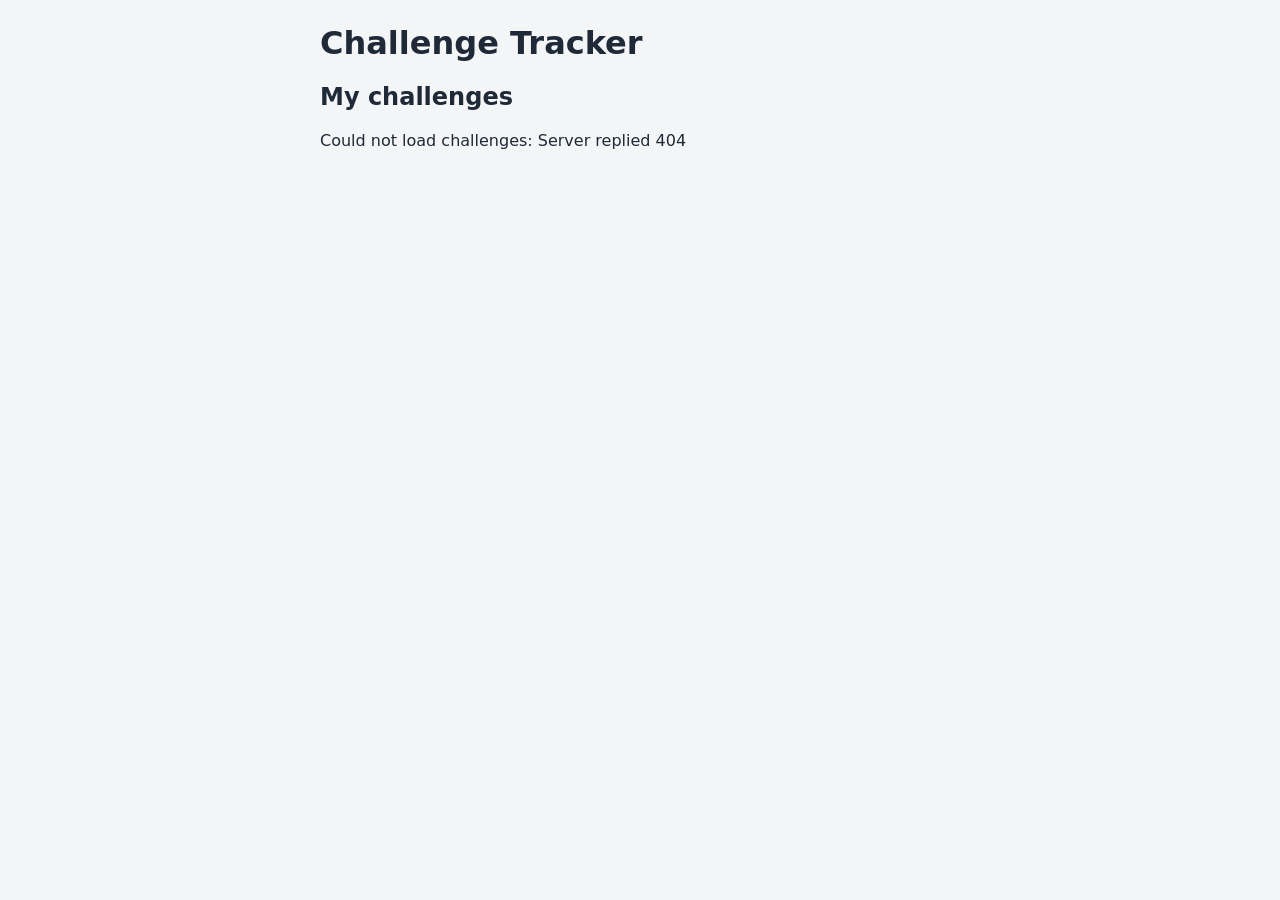
==== static/index.html @ 1d78b37c "Serve a simple page that lists challenges" ====
<!DOCTYPE html>
<html lang="en">
<head>
  <meta charset="UTF-8">
  <meta name="viewport" content="width=device-width, initial-scale=1">
  <title>Challenge Tracker</title>
  <link rel="stylesheet" href="/static/style.css">
</head>
<body>
  <main>
    <h1>Challenge Tracker</h1>

    <section>
      <h2>My challenges</h2>
      <p id="status-message"></p>
      <ul id="challenge-list"></ul>
    </section>
  </main>

  <script src="/static/app.js"></script>
</body>
</html>
---- static/style.css ----
body {
  font-family: system-ui, sans-serif;
  background: #f4f5f7;
  color: #1f2937;
  margin: 0;
}

main {
  max-width: 640px;
  margin: 0 auto;
  padding: 24px 16px;
}

h1 {
  margin-top: 0;
}

ul {
  list-style: none;
  padding: 0;
}

li {
  background: white;
  border-radius: 8px;
  padding: 12px 16px;
  margin-bottom: 10px;
  box-shadow: 0 1px 3px rgba(0, 0, 0, 0.1);
}

li span {
  color: #6b7280;
}
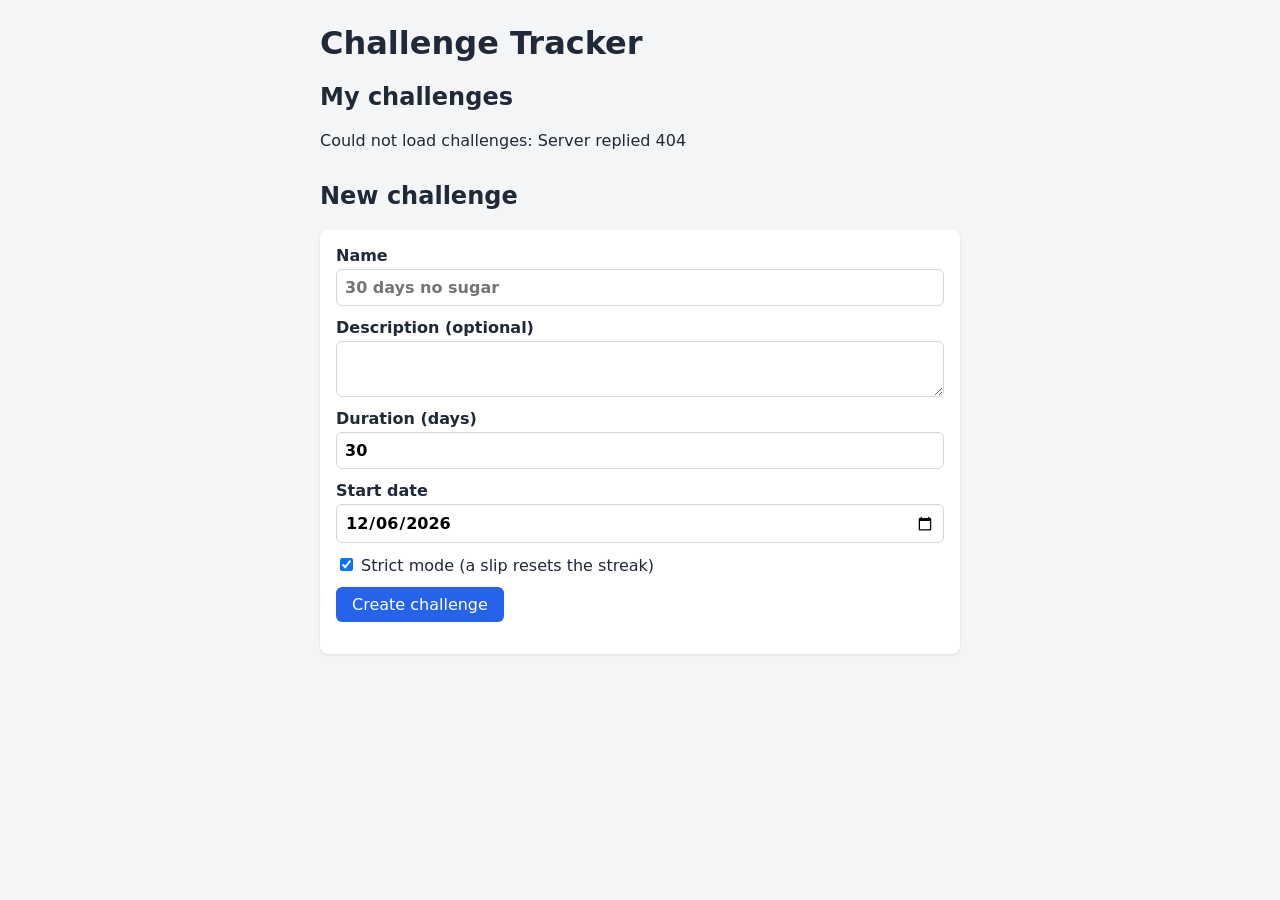
==== commit c8e49d22: "Add create form and delete button" ====
--- a/static/index.html
+++ b/static/index.html
@@ -15,6 +15,39 @@
       <p id="status-message"></p>
       <ul id="challenge-list"></ul>
     </section>
+
+    <section>
+      <h2>New challenge</h2>
+      <form id="challenge-form">
+        <label>
+          Name
+          <input type="text" id="name" required maxlength="100" placeholder="30 days no sugar">
+        </label>
+
+        <label>
+          Description (optional)
+          <textarea id="description" rows="2"></textarea>
+        </label>
+
+        <label>
+          Duration (days)
+          <input type="number" id="duration" min="1" max="3650" value="30" required>
+        </label>
+
+        <label>
+          Start date
+          <input type="date" id="start-date" required>
+        </label>
+
+        <label class="checkbox">
+          <input type="checkbox" id="strict" checked>
+          Strict mode (a slip resets the streak)
+        </label>
+
+        <button type="submit">Create challenge</button>
+        <p id="form-message"></p>
+      </form>
+    </section>
   </main>
 
   <script src="/static/app.js"></script>
--- a/static/style.css
+++ b/static/style.css
@@ -15,12 +15,20 @@
   margin-top: 0;
 }
 
+section {
+  margin-bottom: 32px;
+}
+
 ul {
   list-style: none;
   padding: 0;
 }
 
 li {
+  display: flex;
+  justify-content: space-between;
+  align-items: center;
+  gap: 12px;
   background: white;
   border-radius: 8px;
   padding: 12px 16px;
@@ -30,4 +38,55 @@
 
 li span {
   color: #6b7280;
+}
+
+form {
+  background: white;
+  border-radius: 8px;
+  padding: 16px;
+  box-shadow: 0 1px 3px rgba(0, 0, 0, 0.1);
+}
+
+label {
+  display: block;
+  margin-bottom: 12px;
+  font-weight: 600;
+}
+
+label.checkbox {
+  font-weight: normal;
+}
+
+input[type="text"],
+input[type="number"],
+input[type="date"],
+textarea {
+  display: block;
+  width: 100%;
+  box-sizing: border-box;
+  margin-top: 4px;
+  padding: 8px;
+  border: 1px solid #d1d5db;
+  border-radius: 6px;
+  font: inherit;
+}
+
+button {
+  font: inherit;
+  padding: 8px 16px;
+  border: none;
+  border-radius: 6px;
+  background: #2563eb;
+  color: white;
+  cursor: pointer;
+}
+
+button:disabled {
+  opacity: 0.6;
+  cursor: wait;
+}
+
+button.danger {
+  background: #dc2626;
+  padding: 6px 12px;
 }
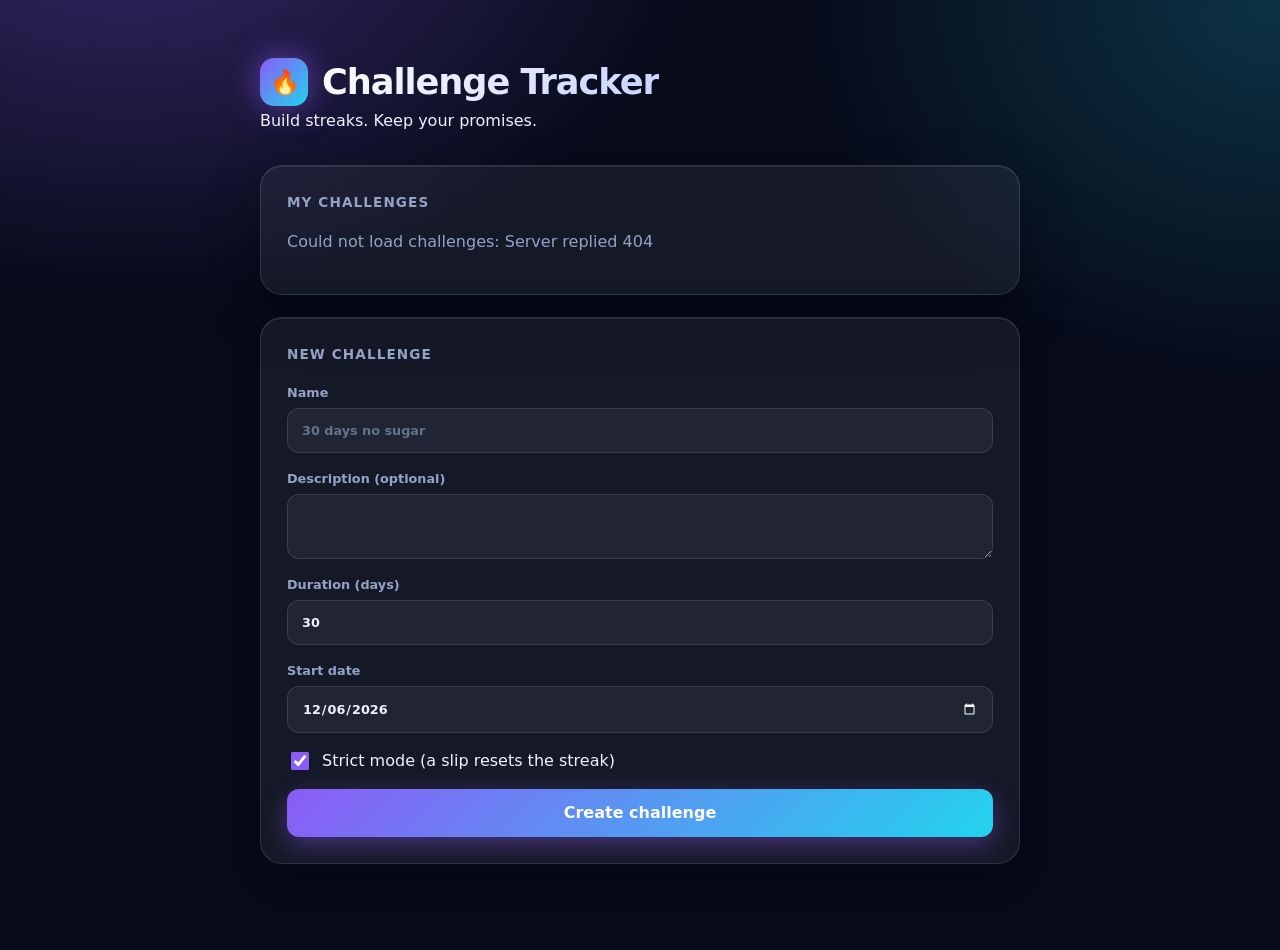
==== commit 4df3fb58: "Dark glass design with progress ring, streak flame, card progress and confetti" ====
--- a/static/index.html
+++ b/static/index.html
@@ -3,13 +3,20 @@
 <head>
   <meta charset="UTF-8">
   <meta name="viewport" content="width=device-width, initial-scale=1">
+  <meta name="theme-color" content="#6366f1">
   <title>Challenge Tracker</title>
+  <link rel="icon" href="data:image/svg+xml,<svg xmlns=%22http://www.w3.org/2000/svg%22 viewBox=%220 0 100 100%22><text y=%22.9em%22 font-size=%2290%22>🔥</text></svg>">
   <link rel="stylesheet" href="/static/style.css">
 </head>
 <body>
-  <main>
-    <h1>Challenge Tracker</h1>
+  <header class="app-header">
+    <div class="container">
+      <h1 class="brand"><span class="logo">🔥</span><span class="brand-text">Challenge Tracker</span></h1
+      <p class="subtitle">Build streaks. Keep your promises.</p>
+    </div>
+  </header>
 
+  <main class="container">
     <section>
       <h2>My challenges</h2>
       <p id="status-message"></p>
@@ -50,6 +57,7 @@
     </section>
   </main>
 
+  <script src="/static/common.js"></script>
   <script src="/static/app.js"></script>
 </body>
 </html>
--- a/static/style.css
+++ b/static/style.css
@@ -1,92 +1,157 @@
-body {
-  font-family: system-ui, sans-serif;
-  background: #f4f5f7;
-  color: #1f2937;
-  margin: 0;
+/* Dark glass design system */
+:root {
+  color-scheme: dark;
+  --bg: #070b1a;
+  --glass: rgba(255, 255, 255, 0.06);
+  --line: rgba(255, 255, 255, 0.12);
+  --text: #eef2ff;
+  --muted: #94a3c4;
+  --violet: #8b5cf6;
+  --cyan: #22d3ee;
+  --green: #34d399;
+  --red: #fb7185;
+  --grad: linear-gradient(135deg, var(--violet), var(--cyan));
+  --font: "Inter", system-ui, "Segoe UI Variable", "Segoe UI", sans-serif;
 }
 
-main {
-  max-width: 640px;
-  margin: 0 auto;
-  padding: 24px 16px;
+* { box-sizing: border-box; }
+
+body {
+  margin: 0;
+  min-height: 100vh;
+  font-family: var(--font);
+  color: var(--text);
+  line-height: 1.5;
+  -webkit-font-smoothing: antialiased;
+  background:
+    radial-gradient(60rem 40rem at 10% -10%, rgba(139, 92, 246, 0.35), transparent 60%),
+    radial-gradient(50rem 40rem at 100% 0%, rgba(34, 211, 238, 0.2), transparent 60%),
+    var(--bg);
+  background-attachment: fixed;
 }
 
-h1 {
-  margin-top: 0;
+.container { width: min(100% - 40px, 760px); margin-inline: auto; }
+a { color: var(--cyan); }
+p:empty { display: none; }
+
+/* Header */
+.app-header { padding: 56px 0 32px; }
+.brand { display: flex; align-items: center; gap: 14px; margin: 0; font-size: 2.2rem; font-weight: 800; letter-spacing: -0.03em; }
+.brand-text { background: linear-gradient(135deg, #fff, #c7d2fe); -webkit-background-clip: text; background-clip: text; color: transparent; }
+.logo { display: grid; place-items: center; width: 48px; height: 48px; border-radius: 14px; background: var(--grad); box-shadow: 0 0 32px rgba(139, 92, 246, 0.6); font-size: 1.5rem; }
+.subtitle { margin: 10px 0 0; color: var(--muted); }
+.back-link { color: var(--muted); font-weight: 600; text-decoration: none; }
+.back-link:hover { color: var(--text); }
+.page-title { margin: 16px 0 0; font-size: 2.4rem; font-weight: 800; letter-spacing: -0.03em; line-height: 1.1; }
+
+/* Frosted glass cards */
+main { padding-bottom: 64px; }
+main section, #page-message {
+  background: var(--glass);
+  border: 1px solid var(--line);
+  border-radius: 22px;
+  -webkit-backdrop-filter: blur(18px);
+  backdrop-filter: blur(18px);
+  box-shadow: 0 20px 50px rgba(0, 0, 0, 0.35), inset 0 1px 0 rgba(255, 255, 255, 0.08);
 }
+main section { padding: 26px; margin-bottom: 22px; }
+#page-message { padding: 14px 18px; margin: 0 0 20px; border-left: 4px solid var(--red); }
+h2 { margin: 0 0 18px; font-size: 0.85rem; font-weight: 700; letter-spacing: 0.08em; text-transform: uppercase; color: var(--muted); }
+#status-message, #today-status, #form-message { margin: 0 0 14px; color: var(--muted); }
 
-section {
-  margin-bottom: 32px;
+/* Lists and challenge cards */
+ul { list-style: none; margin: 0; padding: 0; display: grid; gap: 14px; }
+li {
+  display: flex; flex-wrap: wrap; justify-content: space-between; align-items: center; gap: 16px;
+  padding: 18px 20px;
+  background: rgba(255, 255, 255, 0.04);
+  border: 1px solid var(--line);
+  border-radius: 16px;
+  transition: transform 0.2s ease, border-color 0.2s ease, box-shadow 0.2s ease;
 }
+li:hover { transform: translateY(-3px); border-color: rgba(139, 92, 246, 0.6); box-shadow: 0 0 28px rgba(139, 92, 246, 0.25); }
+li.done { border-left: 3px solid var(--green); }
+li.slipped { border-left: 3px solid var(--red); }
+.card-body { flex: 1; min-width: 200px; }
+.card-body a { font-size: 1.1rem; font-weight: 700; color: var(--text); text-decoration: none; }
+.card-body a:hover { color: var(--cyan); }
+.meta { display: block; margin-top: 2px; font-size: 0.85rem; color: var(--muted); }
+li span { color: var(--muted); }
+.mini-bar { height: 8px; margin-top: 12px; border-radius: 99px; background: rgba(255, 255, 255, 0.1); overflow: hidden; }
+.mini-fill { height: 100%; width: 0; border-radius: 99px; background: var(--grad); box-shadow: 0 0 12px rgba(34, 211, 238, 0.6); transition: width 0.9s cubic-bezier(0.22, 1, 0.36, 1); }
 
-ul {
-  list-style: none;
-  padding: 0;
+/* Forms */
+form { display: grid; gap: 16px; }
+label { display: block; font-size: 0.8rem; font-weight: 600; color: var(--muted); }
+label.checkbox { display: flex; align-items: center; gap: 10px; font-size: 1rem; font-weight: 500; color: var(--text); }
+label.checkbox input { width: 18px; height: 18px; accent-color: var(--violet); }
+input[type="text"], input[type="number"], input[type="date"], textarea {
+  display: block; width: 100%; margin-top: 6px; padding: 12px 14px;
+  font: inherit; color: var(--text);
+  background: rgba(255, 255, 255, 0.05);
+  border: 1px solid var(--line);
+  border-radius: 12px;
+  transition: border-color 0.15s ease, box-shadow 0.15s ease;
 }
+input::placeholder { color: #64748b; }
+input:focus, textarea:focus { outline: none; border-color: var(--cyan); box-shadow: 0 0 0 4px rgba(34, 211, 238, 0.15); }
+input:disabled, textarea:disabled { opacity: 0.5; cursor: not-allowed; }
 
-li {
-  display: flex;
-  justify-content: space-between;
-  align-items: center;
-  gap: 12px;
-  background: white;
-  border-radius: 8px;
-  padding: 12px 16px;
-  margin-bottom: 10px;
-  box-shadow: 0 1px 3px rgba(0, 0, 0, 0.1);
+/* Buttons */
+button {
+  font: inherit; font-weight: 700; padding: 12px 22px; color: #fff;
+  background: var(--grad); border: 0; border-radius: 12px; cursor: pointer;
+  box-shadow: 0 8px 24px rgba(139, 92, 246, 0.4);
+  transition: transform 0.15s ease, filter 0.15s ease;
 }
+button:hover:not(:disabled) { transform: translateY(-2px); filter: brightness(1.1); }
+button:disabled { opacity: 0.45; box-shadow: none; cursor: not-allowed; }
+button.danger { padding: 8px 16px; color: var(--red); background: transparent; border: 1px solid rgba(251, 113, 133, 0.5); box-shadow: none; }
+button.danger:hover:not(:disabled) { background: rgba(251, 113, 133, 0.12); }
+a:focus-visible, button:focus-visible { outline: 3px solid rgba(34, 211, 238, 0.6); outline-offset: 2px; }
+.buttons { display: flex; gap: 12px; }
+.buttons button { flex: 1; padding: 15px; }
+#done-button { color: #052e1d; background: linear-gradient(135deg, #10b981, #34d399); box-shadow: 0 8px 24px rgba(52, 211, 153, 0.35); }
 
-li span {
-  color: #6b7280;
+/* Progress ring and flame */
+.hero { display: flex; flex-wrap: wrap; align-items: center; justify-content: space-around; gap: 24px; margin-bottom: 24px; }
+.ring-wrap { position: relative; width: 200px; height: 200px; }
+.ring { width: 100%; height: 100%; transform: rotate(-90deg); }
+.ring-track { fill: none; stroke: rgba(255, 255, 255, 0.08); stroke-width: 10; }
+.ring-fill {
+  fill: none; stroke-width: 10; stroke-linecap: round;
+  stroke-dasharray: 326.73; stroke-dashoffset: 326.73;
+  transition: stroke-dashoffset 1.2s cubic-bezier(0.22, 1, 0.36, 1);
+  filter: drop-shadow(0 0 6px rgba(34, 211, 238, 0.7));
 }
+.ring-label { position: absolute; inset: 0; display: grid; place-content: center; text-align: center; }
+.ring-label span { font-size: 2.4rem; font-weight: 800; letter-spacing: -0.03em; }
+.ring-label small { color: var(--muted); }
+.flame-box { min-width: 160px; text-align: center; }
+.flame-slot { display: flex; align-items: flex-end; justify-content: center; height: 6.5rem; }
+.flame {
+  --scale: 1;
+  display: inline-block; line-height: 1; transform-origin: 50% 90%;
+  font-size: calc(3rem * var(--scale));
+  filter: drop-shadow(0 0 calc(8px * var(--scale)) rgba(251, 146, 60, 0.8));
+  animation: flicker 1.6s ease-in-out infinite;
+  transition: font-size 0.6s ease;
+}
+.flame.cold { filter: grayscale(1); opacity: 0.35; animation: none; }
+@keyframes flicker {
+  0%, 100% { transform: scale(1) rotate(-2deg); }
+  50% { transform: scale(1.08) rotate(2deg); }
+}
+.flame-number { font-size: 2.6rem; font-weight: 800; letter-spacing: -0.03em; line-height: 1; }
 
-form {
-  background: white;
-  border-radius: 8px;
-  padding: 16px;
-  box-shadow: 0 1px 3px rgba(0, 0, 0, 0.1);
-}
+/* Stats */
+.stats { display: grid; grid-template-columns: repeat(auto-fit, minmax(130px, 1fr)); gap: 12px; }
+.stat { padding: 16px; text-align: center; background: rgba(255, 255, 255, 0.04); border: 1px solid var(--line); border-radius: 14px; }
+.stat .number { display: block; font-size: 2rem; font-weight: 800; letter-spacing: -0.03em; }
+.stat .label, .flame-box .label { font-size: 0.72rem; font-weight: 600; letter-spacing: 0.08em; text-transform: uppercase; color: var(--muted); }
 
-label {
-  display: block;
-  margin-bottom: 12px;
-  font-weight: 600;
-}
+.confetti { position: fixed; inset: 0; pointer-events: none; z-index: 50; }
 
-label.checkbox {
-  font-weight: normal;
-}
-
-input[type="text"],
-input[type="number"],
-input[type="date"],
-textarea {
-  display: block;
-  width: 100%;
-  box-sizing: border-box;
-  margin-top: 4px;
-  padding: 8px;
-  border: 1px solid #d1d5db;
-  border-radius: 6px;
-  font: inherit;
-}
-
-button {
-  font: inherit;
-  padding: 8px 16px;
-  border: none;
-  border-radius: 6px;
-  background: #2563eb;
-  color: white;
-  cursor: pointer;
-}
-
-button:disabled {
-  opacity: 0.6;
-  cursor: wait;
-}
-
-button.danger {
-  background: #dc2626;
-  padding: 6px 12px;
+@media (prefers-reduced-motion: reduce) {
+  *, *::before, *::after { animation: none !important; transition: none !important; }
 }
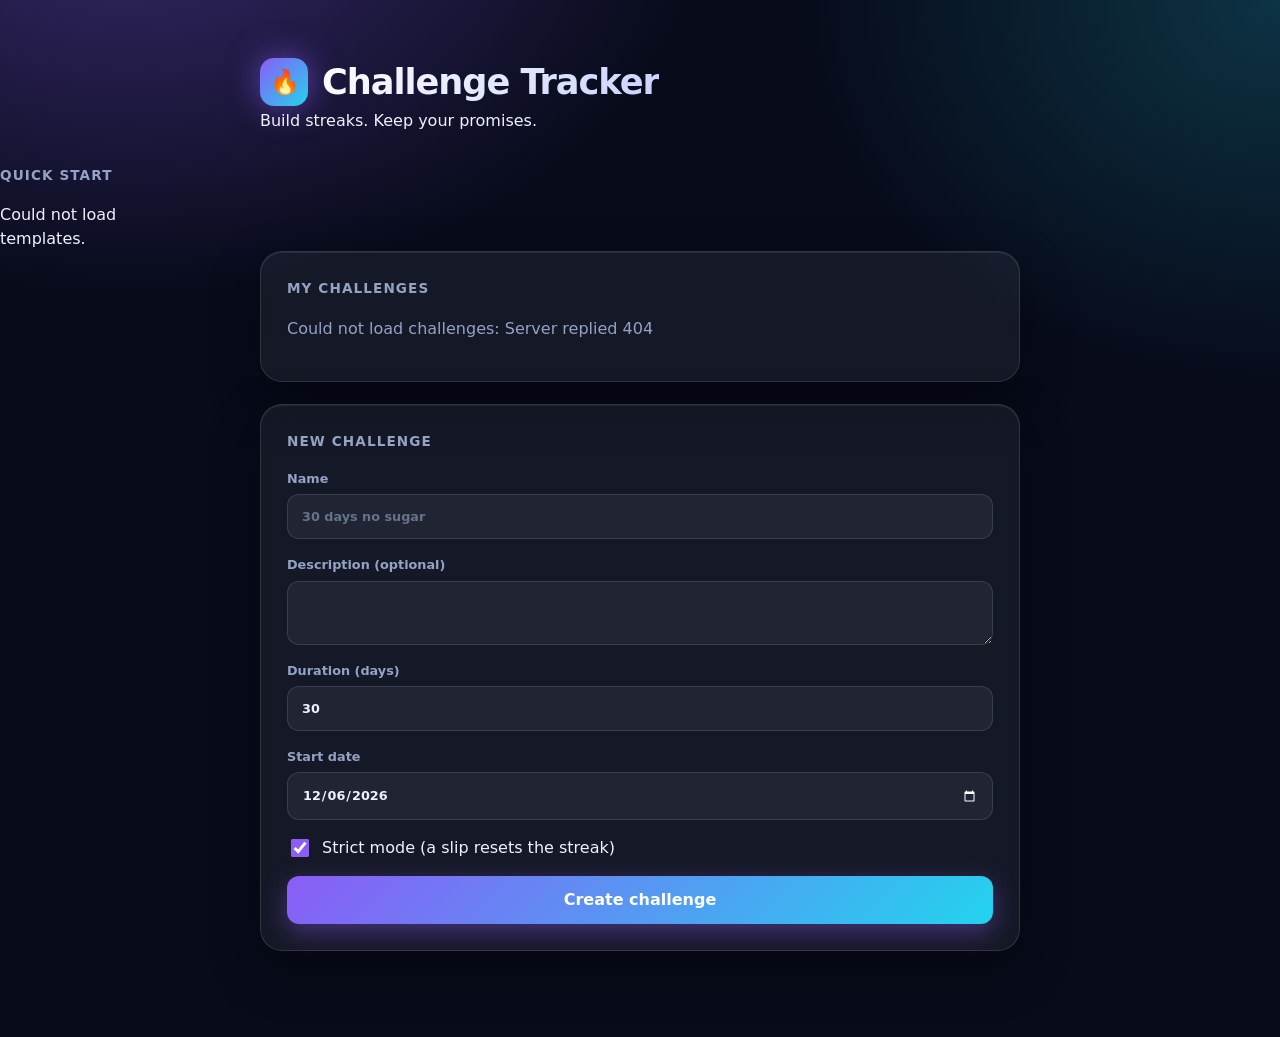
==== commit 2284b116: "Add calendar heatmap of check-ins" ====
--- a/static/index.html
+++ b/static/index.html
@@ -15,6 +15,11 @@
       <p class="subtitle">Build streaks. Keep your promises.</p>
     </div>
   </header>
+
+    <section>
+      <h2>Quick start</h2>
+      <div id="template-grid" class="template-grid"></div>
+    </section>
 
   <main class="container">
     <section>
--- a/static/style.css
+++ b/static/style.css
@@ -154,4 +154,217 @@
 
 @media (prefers-reduced-motion: reduce) {
   *, *::before, *::after { animation: none !important; transition: none !important; }
-}+}
+
+
+
+/* Check-in form spacing */
+main section > label {
+  margin-bottom: 14px;
+}
+
+/* History row actions */
+.row-actions {
+  display: flex;
+  flex-wrap: wrap;
+  gap: 8px;
+}
+
+button.ghost {
+  padding: 8px 14px;
+  color: var(--text);
+  background: rgba(255, 255, 255, 0.06);
+  border: 1px solid var(--line);
+  box-shadow: none;
+}
+
+button.ghost:hover:not(:disabled) {
+  background: rgba(255, 255, 255, 0.12);
+}
+
+/* Toasts */
+#toasts {
+  position: fixed;
+  right: 20px;
+  bottom: 20px;
+  left: 20px;
+  display: grid;
+  gap: 10px;
+  justify-items: end;
+  z-index: 100;
+  pointer-events: none;
+}
+
+.toast {
+  pointer-events: auto;
+  min-width: 220px;
+  max-width: 360px;
+  padding: 14px 18px;
+  color: var(--text);
+  background: rgba(16, 22, 42, 0.92);
+  border: 1px solid var(--line);
+  border-radius: 14px;
+  -webkit-backdrop-filter: blur(14px);
+  backdrop-filter: blur(14px);
+  box-shadow: 0 16px 40px rgba(0, 0, 0, 0.45);
+  animation: toast-in 0.3s ease;
+  transition: opacity 0.3s ease, transform 0.3s ease;
+}
+
+.toast.success { border-left: 4px solid var(--green); }
+.toast.error { border-left: 4px solid var(--red); }
+.toast.leaving { opacity: 0; transform: translateX(24px); }
+
+@keyframes toast-in {
+  from { opacity: 0; transform: translateY(14px); }
+  to { opacity: 1; transform: translateY(0); }
+}
+
+/* Edit dialog */
+#edit-button {
+  margin-top: 18px;
+}
+
+dialog {
+  width: min(92vw, 520px);
+  padding: 0;
+  color: var(--text);
+  background: rgba(16, 22, 42, 0.96);
+  border: 1px solid var(--line);
+  border-radius: 22px;
+  box-shadow: 0 30px 80px rgba(0, 0, 0, 0.6);
+}
+
+dialog[open] {
+  animation: toast-in 0.25s ease;
+}
+
+dialog::backdrop {
+  background: rgba(3, 6, 18, 0.6);
+  -webkit-backdrop-filter: blur(6px);
+  backdrop-filter: blur(6px);
+}
+
+dialog form {
+  padding: 26px;
+}
+
+.form-error {
+  margin: 0;
+  color: var(--red);
+}
+
+/* Quick start templates */
+.template-grid {
+  display: grid;
+  grid-template-columns: repeat(auto-fill, minmax(170px, 1fr));
+  gap: 12px;
+}
+
+.template-card {
+  display: grid;
+  gap: 4px;
+  justify-items: start;
+  text-align: left;
+  padding: 16px;
+  color: var(--text);
+  background: rgba(255, 255, 255, 0.05);
+  border: 1px solid var(--line);
+  border-radius: 16px;
+  box-shadow: none;
+}
+
+.template-card:hover:not(:disabled) {
+  border-color: rgba(34, 211, 238, 0.6);
+  box-shadow: 0 0 24px rgba(34, 211, 238, 0.2);
+}
+
+.template-icon {
+  font-size: 1.8rem;
+}
+
+/* Calendar */
+.calendar-scroll {
+  overflow-x: auto;
+  padding: 4px 4px 10px;
+}
+
+.calendar-grid {
+  position: relative;
+  display: grid;
+  grid-template-rows: repeat(7, 22px);
+  grid-auto-flow: column;
+  grid-auto-columns: 22px;
+  gap: 5px;
+  width: max-content;
+}
+
+.day {
+  width: 22px;
+  height: 22px;
+  padding: 0;
+  background: rgba(255, 255, 255, 0.05);
+  border: 1px solid var(--line);
+  border-radius: 6px;
+  box-shadow: none;
+  cursor: pointer;
+}
+
+.day.empty { visibility: hidden; }
+
+.day.done {
+  background: linear-gradient(135deg, #10b981, #34d399);
+  border-color: transparent;
+  box-shadow: 0 0 10px rgba(52, 211, 153, 0.5);
+}
+
+.day.slipped {
+  background: linear-gradient(135deg, #f43f5e, #fb7185);
+  border-color: transparent;
+  box-shadow: 0 0 10px rgba(251, 113, 133, 0.45);
+}
+
+.day.missed {
+  background: rgba(251, 113, 133, 0.1);
+  border-color: rgba(251, 113, 133, 0.35);
+}
+
+.day.today {
+  border-color: var(--cyan);
+  box-shadow: 0 0 12px rgba(34, 211, 238, 0.6);
+}
+
+.day.future {
+  opacity: 0.35;
+  cursor: default;
+}
+
+.day:hover:not(.empty) {
+  transform: scale(1.25);
+  filter: none;
+}
+
+.legend {
+  display: flex;
+  flex-wrap: wrap;
+  gap: 16px;
+  margin-top: 14px;
+  font-size: 0.85rem;
+  color: var(--muted);
+}
+
+.swatch {
+  display: inline-block;
+  width: 12px;
+  height: 12px;
+  margin-right: 6px;
+  vertical-align: -1px;
+  font-style: normal;
+  border: 1px solid var(--line);
+  border-radius: 4px;
+}
+
+.swatch.done { background: #34d399; border-color: transparent; }
+.swatch.slipped { background: #fb7185; border-color: transparent; }
+.swatch.missed { background: rgba(251, 113, 133, 0.15); border-color: rgba(251, 113, 133, 0.5); }
+.swatch.today { border-color: var(--cyan); }
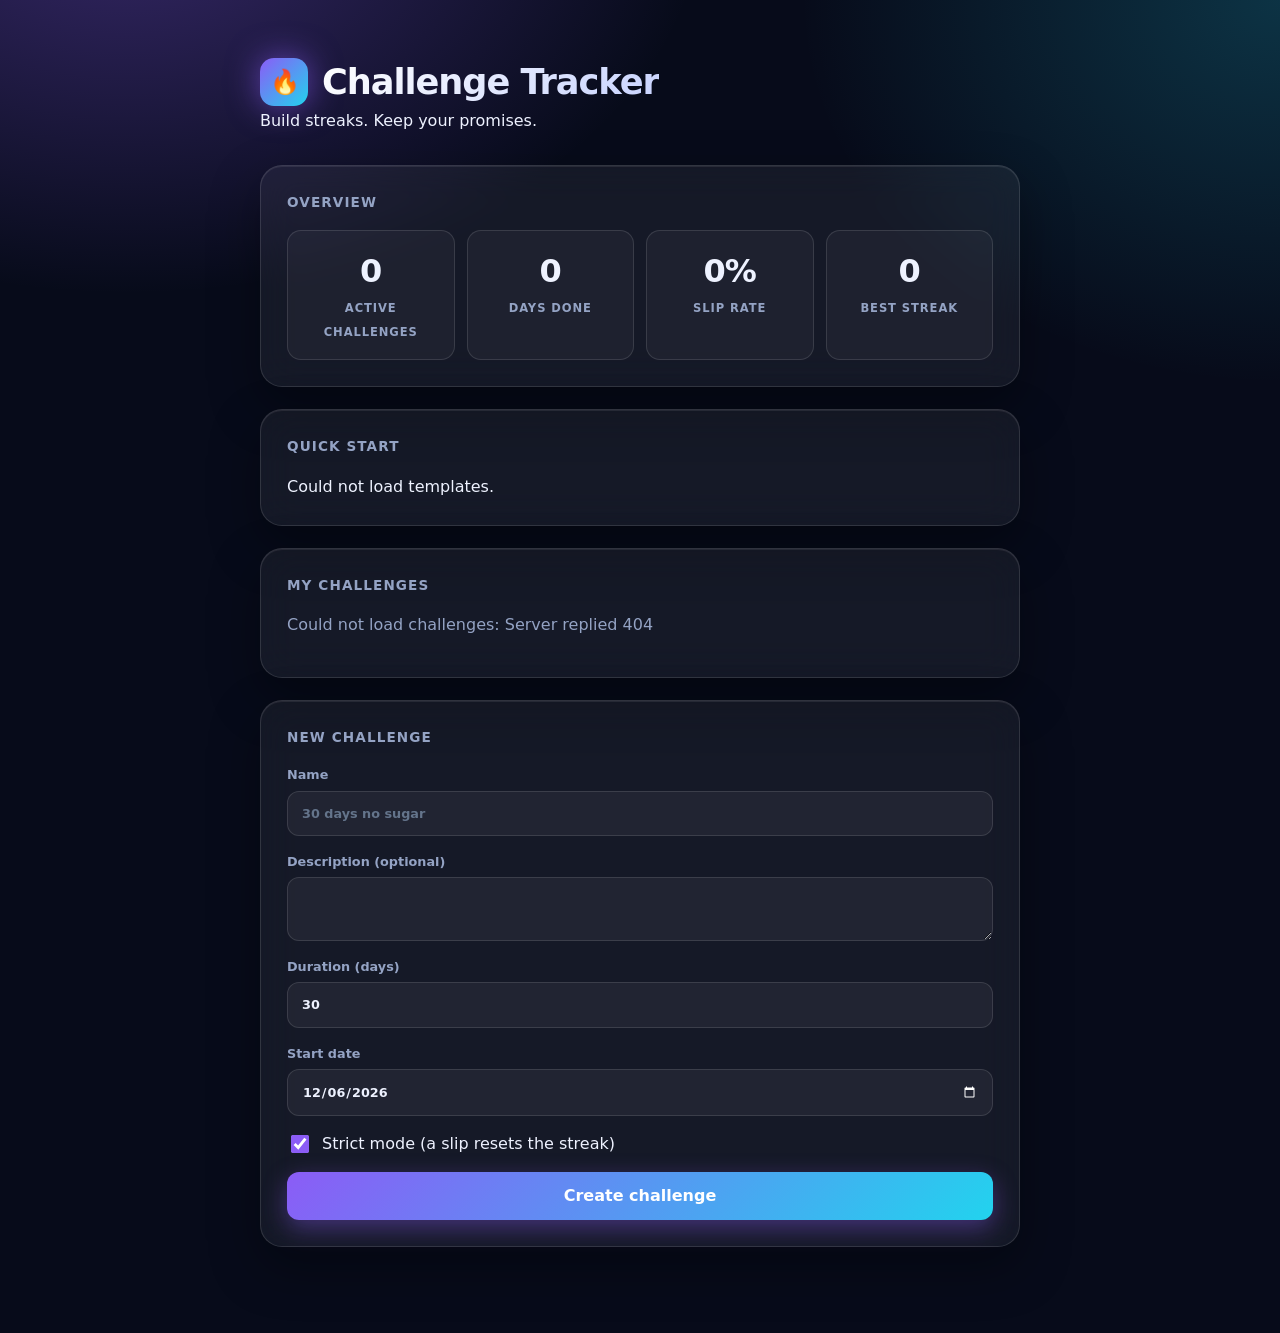
==== commit e290a44c: "Add stats endpoint with SQL aggregates and overview tiles" ====
--- a/static/index.html
+++ b/static/index.html
@@ -16,12 +16,22 @@
     </div>
   </header>
 
+
+
+  <main class="container">
+    <section>
+      <h2>Overview</h2>
+      <div class="stats">
+        <div class="stat"><span class="number" id="ov-active">0</span><span class="label">Active challenges</span></div>
+        <div class="stat"><span class="number" id="ov-done">0</span><span class="label">Days done</span></div>
+        <div class="stat"><span class="number" id="ov-slip">0%</span><span class="label">Slip rate</span></div>
+        <div class="stat"><span class="number" id="ov-streak">0</span><span class="label">Best streak</span></div>
+      </div>
+    </section>    
     <section>
       <h2>Quick start</h2>
       <div id="template-grid" class="template-grid"></div>
-    </section>
-
-  <main class="container">
+    </section>    
     <section>
       <h2>My challenges</h2>
       <p id="status-message"></p>
